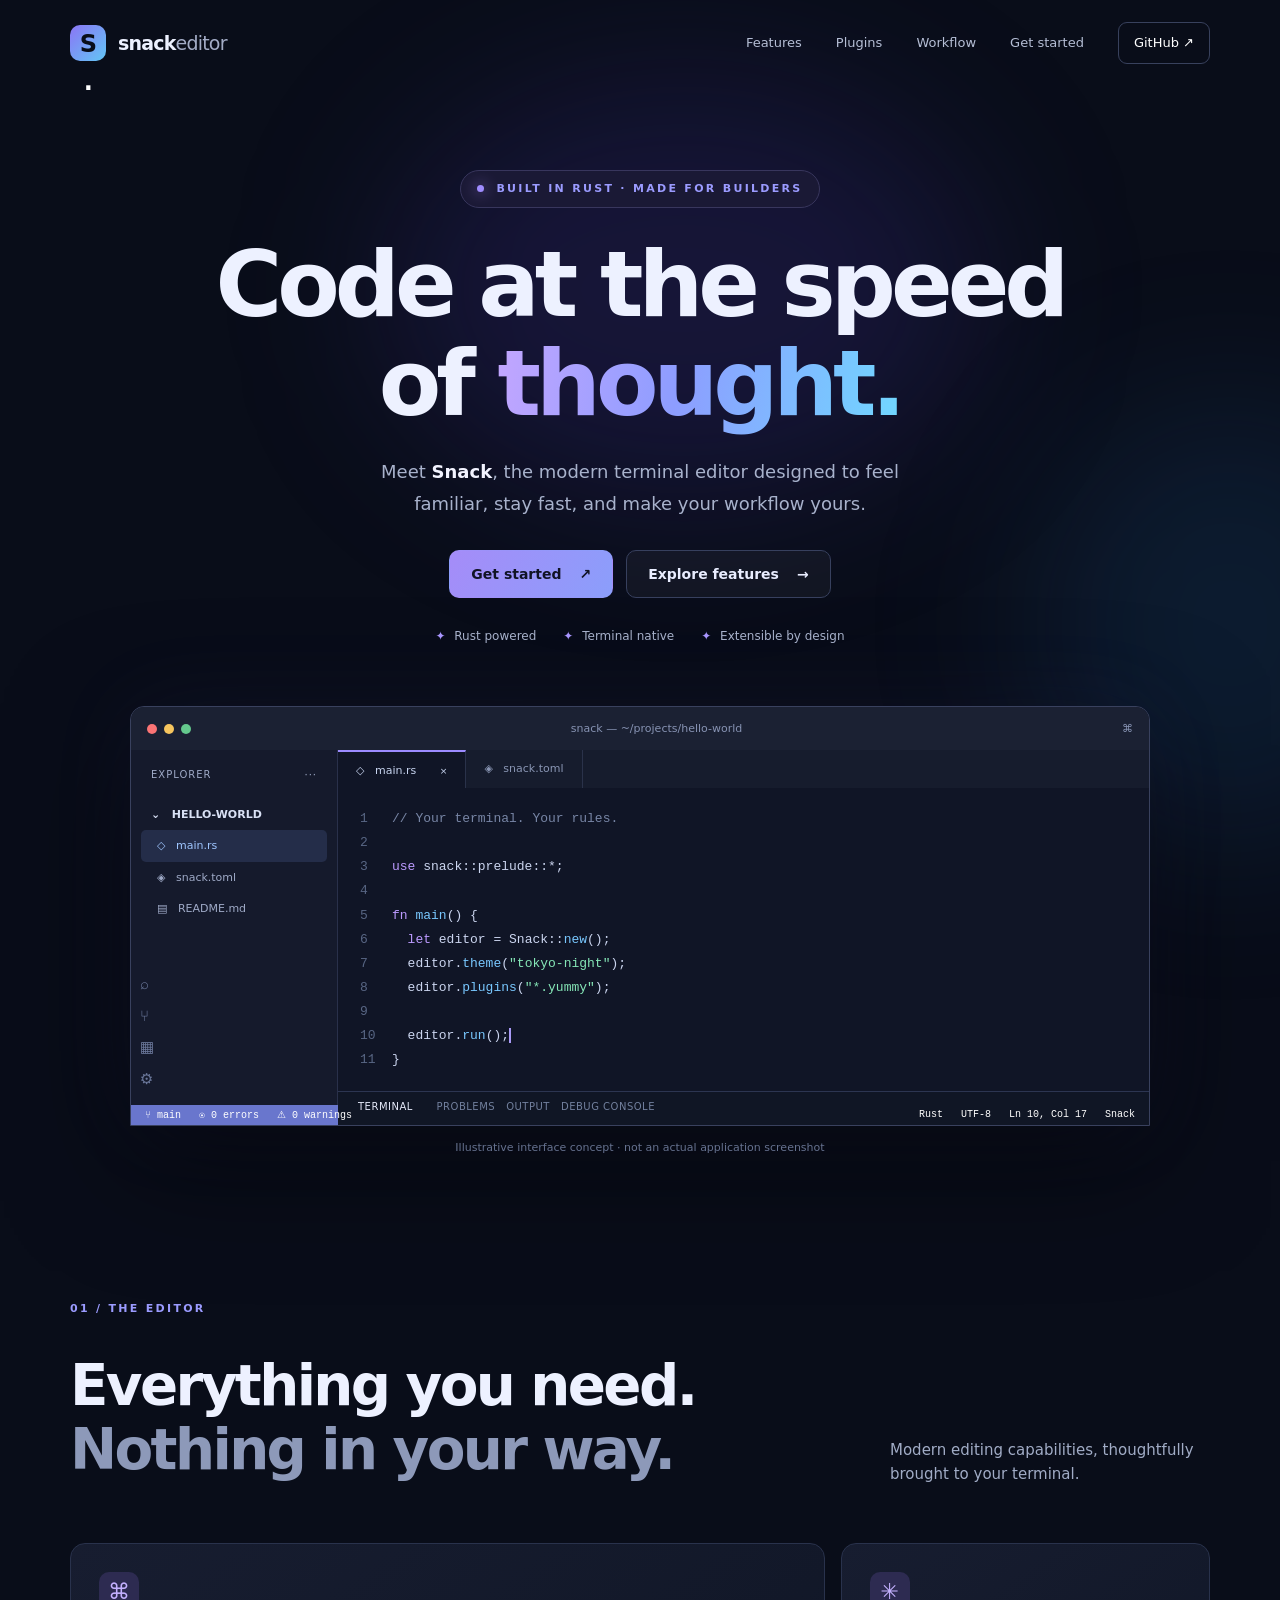
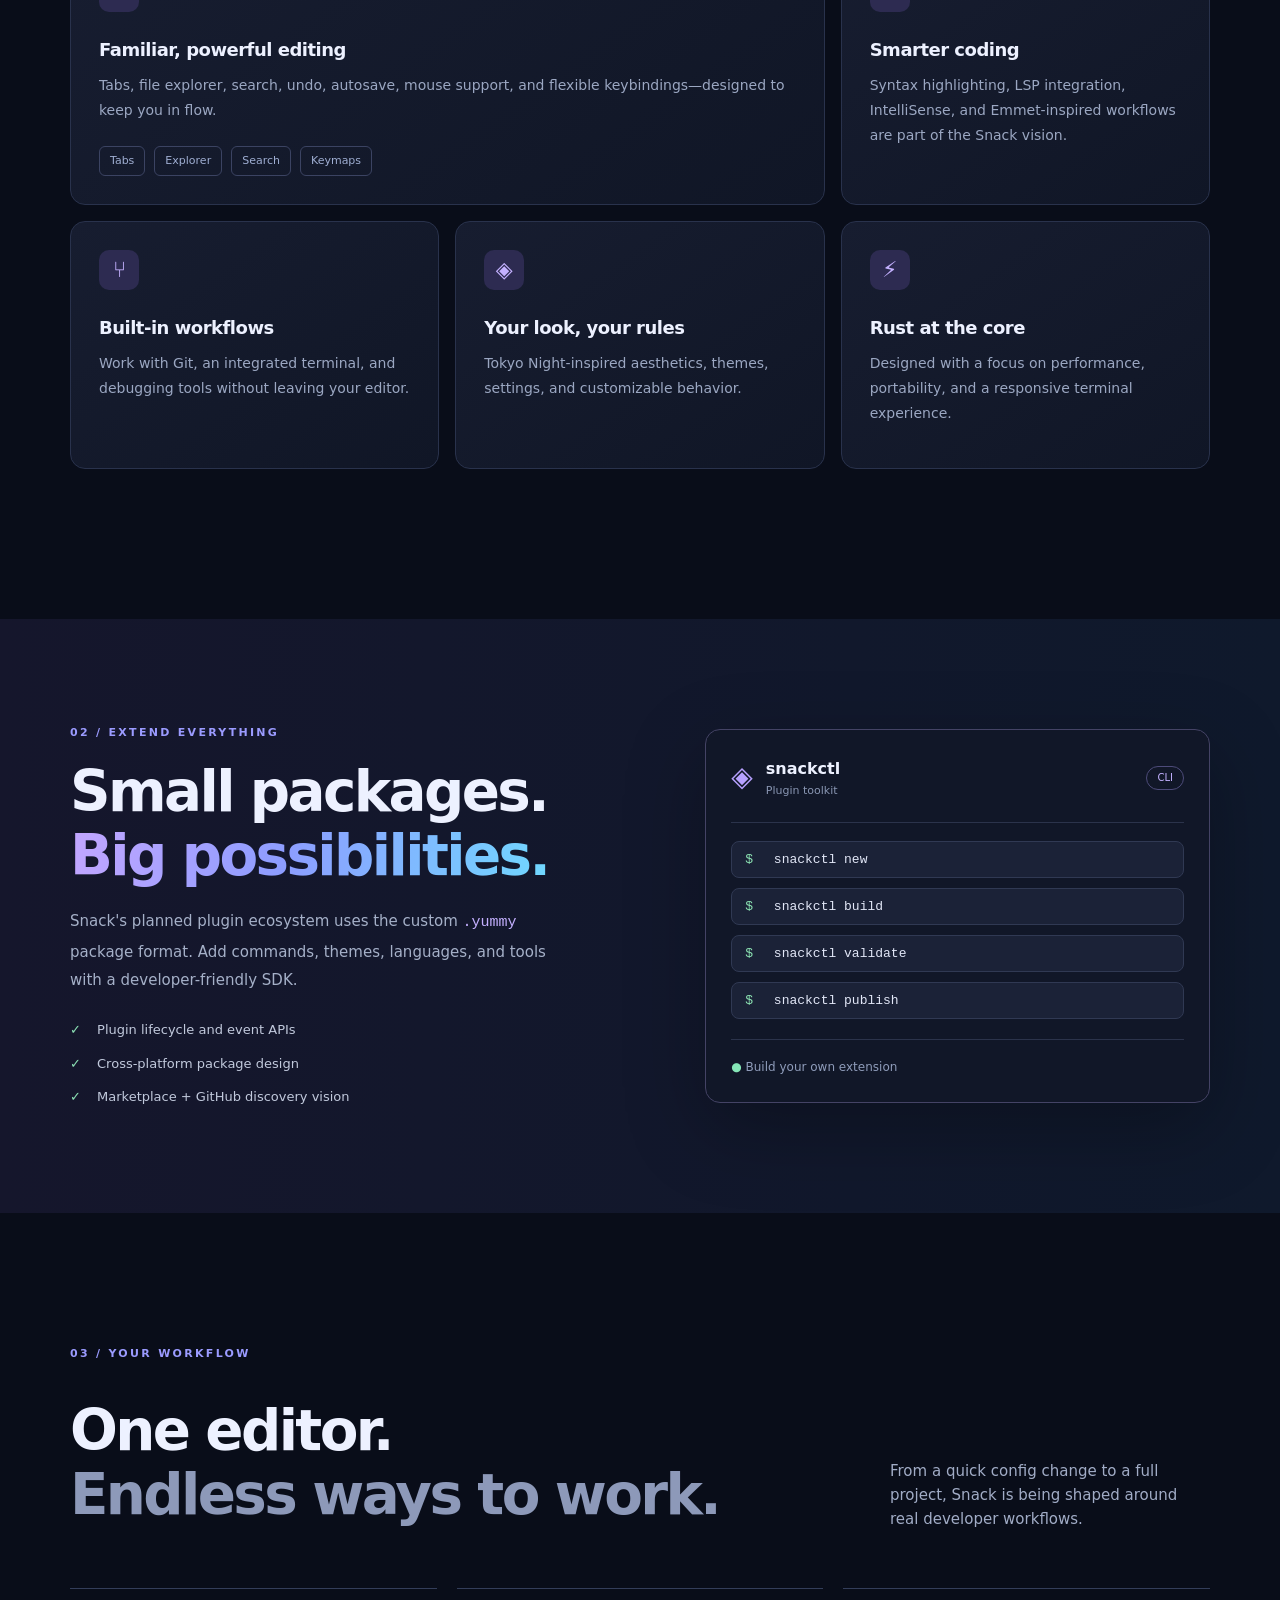
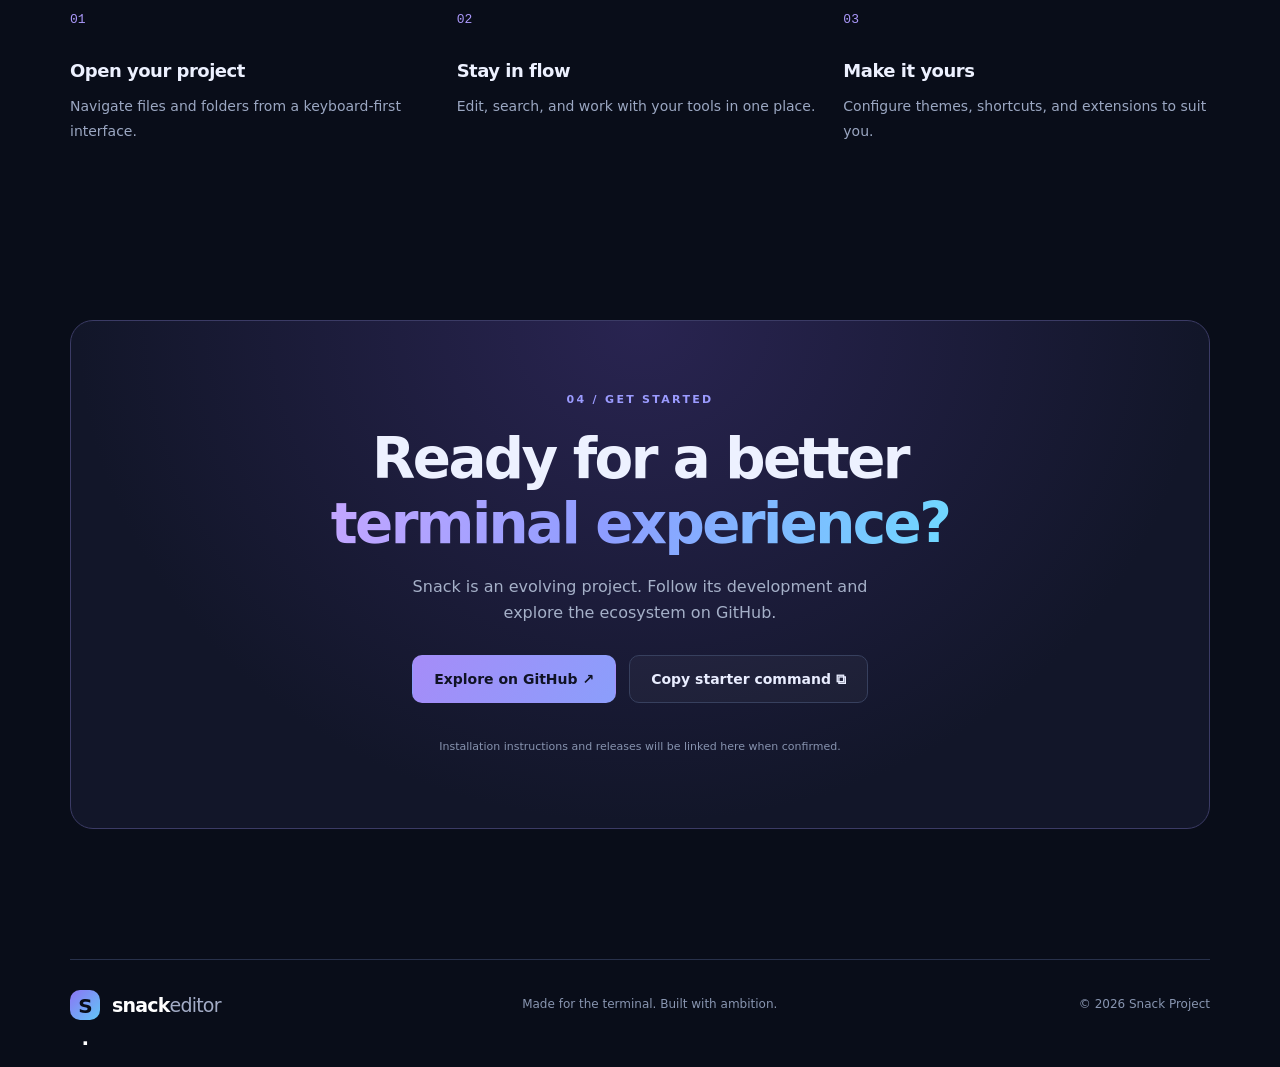
==== docs/index.html @ e03c12c4 "fix: correct GitHub Pages directory" ====
<!doctype html>
<html lang="en">
<head>
<meta charset="utf-8"><meta name="viewport" content="width=device-width, initial-scale=1">
<meta name="theme-color" content="#0b1020"><meta name="description" content="Snack is a modern Rust-powered terminal editor with a powerful plugin ecosystem.">
<title>Snack — Make the terminal yours.</title>
<link rel="icon" href="favicon.svg" type="image/svg+xml"><link rel="stylesheet" href="style.css">
</head>
<body>
<div class="ambient ambient-a"></div><div class="ambient ambient-b"></div>
<header class="nav wrap"><a class="brand" href="#home"><span class="logo">S<span class="dot">.</span></span><span>snack<span class="muted">editor</span></span></a><button class="menu" aria-label="Toggle navigation" aria-expanded="false">☰</button><nav id="navlinks"><a href="#features">Features</a><a href="#plugins">Plugins</a><a href="#workflow">Workflow</a><a href="#install">Get started</a><a class="nav-github" href="https://github.com/criteric" target="_blank" rel="noopener noreferrer">GitHub ↗</a></nav></header>
<main id="home">
<section class="hero wrap"><div class="eyebrow"><span class="pulse"></span> BUILT IN RUST · MADE FOR BUILDERS</div><h1>Code at the speed<br>of <span class="gradient">thought.</span></h1><p class="lede">Meet <strong>Snack</strong>, the modern terminal editor designed to feel familiar, stay fast, and make your workflow yours.</p><div class="hero-actions"><a class="btn primary" href="#install">Get started <span>↗</span></a><a class="btn ghost" href="#features">Explore features <span>→</span></a></div><div class="hero-meta"><span><i>✦</i> Rust powered</span><span><i>✦</i> Terminal native</span><span><i>✦</i> Extensible by design</span></div>
<div class="editor"><div class="editor-top"><div class="traffic"><b></b><b></b><b></b></div><div class="editor-title">snack — ~/projects/hello-world</div><div class="editor-top-right">⌘</div></div><div class="editor-main"><aside class="sidebar"><div class="side-heading">EXPLORER <span>···</span></div><div class="folder">⌄ &nbsp; HELLO-WORLD</div><div class="file active">◇ &nbsp; main.rs</div><div class="file">◈ &nbsp; snack.toml</div><div class="file">▤ &nbsp; README.md</div><div class="side-bottom">⌕<br>⑂<br>▦<br>⚙</div></aside><div class="code-area"><div class="tabs"><span>◇ &nbsp; main.rs <small>×</small></span><span>◈ &nbsp; snack.toml</span></div><div class="code"><div><em>1</em><span class="comment">// Your terminal. Your rules.</span></div><div><em>2</em></div><div><em>3</em><span class="purple">use</span> snack::prelude::*;</div><div><em>4</em></div><div><em>5</em><span class="purple">fn</span> <span class="blue">main</span>() {</div><div><em>6</em>&nbsp;&nbsp;<span class="purple">let</span> editor = Snack::<span class="blue">new</span>();</div><div><em>7</em>&nbsp;&nbsp;editor.<span class="blue">theme</span>(<span class="green">"tokyo-night"</span>);</div><div><em>8</em>&nbsp;&nbsp;editor.<span class="blue">plugins</span>(<span class="green">"*.yummy"</span>);</div><div><em>9</em></div><div><em>10</em>&nbsp;&nbsp;editor.<span class="blue">run</span>();<span class="caret"></span></div><div><em>11</em>}</div></div><div class="terminal"><div class="terminal-heading">TERMINAL <span>PROBLEMS &nbsp; OUTPUT &nbsp; DEBUG CONSOLE</span></div><div><span class="green">➜</span> <span class="blue">~</span> snack --version</div><div class="terminal-response">Snack Terminal Editor · ready to create <span class="green">✓</span></div></div></div></div><div class="status"><span>⑂ main &nbsp; ◉ 0 errors &nbsp; ⚠ 0 warnings</span><span>Rust &nbsp; UTF-8 &nbsp; Ln 10, Col 17 &nbsp; Snack</span></div></div><p class="mock-note">Illustrative interface concept · not an actual application screenshot</p></section>
<section id="features" class="section wrap"><div class="section-label">01 / THE EDITOR</div><div class="section-head"><h2>Everything you need.<br><span class="soft">Nothing in your way.</span></h2><p>Modern editing capabilities, thoughtfully brought to your terminal.</p></div><div class="feature-grid"><article class="feature wide"><span class="feature-icon">⌘</span><h3>Familiar, powerful editing</h3><p>Tabs, file explorer, search, undo, autosave, mouse support, and flexible keybindings—designed to keep you in flow.</p><div class="mini-tags"><span>Tabs</span><span>Explorer</span><span>Search</span><span>Keymaps</span></div></article><article class="feature"><span class="feature-icon">✳</span><h3>Smarter coding</h3><p>Syntax highlighting, LSP integration, IntelliSense, and Emmet-inspired workflows are part of the Snack vision.</p></article><article class="feature"><span class="feature-icon">⑂</span><h3>Built-in workflows</h3><p>Work with Git, an integrated terminal, and debugging tools without leaving your editor.</p></article><article class="feature"><span class="feature-icon">◈</span><h3>Your look, your rules</h3><p>Tokyo Night-inspired aesthetics, themes, settings, and customizable behavior.</p></article><article class="feature"><span class="feature-icon">⚡</span><h3>Rust at the core</h3><p>Designed with a focus on performance, portability, and a responsive terminal experience.</p></article></div></section>
<section id="plugins" class="section plugin-section"><div class="wrap plugin-layout"><div><div class="section-label">02 / EXTEND EVERYTHING</div><h2>Small packages.<br><span class="gradient">Big possibilities.</span></h2><p>Snack's planned plugin ecosystem uses the custom <code>.yummy</code> package format. Add commands, themes, languages, and tools with a developer-friendly SDK.</p><div class="plugin-points"><div><span>✓</span> Plugin lifecycle and event APIs</div><div><span>✓</span> Cross-platform package design</div><div><span>✓</span> Marketplace + GitHub discovery vision</div></div></div><div class="plugin-card"><div class="plugin-header"><span>◈</span><div><strong>snackctl</strong><small>Plugin toolkit</small></div><span class="pill">CLI</span></div><div class="cmd"><span>$</span> snackctl new</div><div class="cmd"><span>$</span> snackctl build</div><div class="cmd"><span>$</span> snackctl validate</div><div class="cmd"><span>$</span> snackctl publish</div><div class="plugin-footer"><span class="green">●</span> Build your own extension</div></div></div></section>
<section id="workflow" class="section wrap"><div class="section-label">03 / YOUR WORKFLOW</div><div class="section-head"><h2>One editor.<br><span class="soft">Endless ways to work.</span></h2><p>From a quick config change to a full project, Snack is being shaped around real developer workflows.</p></div><div class="steps"><div><span class="step-num">01</span><h3>Open your project</h3><p>Navigate files and folders from a keyboard-first interface.</p></div><div><span class="step-num">02</span><h3>Stay in flow</h3><p>Edit, search, and work with your tools in one place.</p></div><div><span class="step-num">03</span><h3>Make it yours</h3><p>Configure themes, shortcuts, and extensions to suit you.</p></div></div></section>
<section id="install" class="section wrap"><div class="cta"><div class="section-label">04 / GET STARTED</div><h2>Ready for a better<br><span class="gradient">terminal experience?</span></h2><p>Snack is an evolving project. Follow its development and explore the ecosystem on GitHub.</p><div class="hero-actions"><a class="btn primary" href="https://github.com/criteric" target="_blank" rel="noopener noreferrer">Explore on GitHub ↗</a><button class="btn ghost copy" data-copy="snack --help">Copy starter command ⧉</button></div><small>Installation instructions and releases will be linked here when confirmed.</small></div></section>
</main><footer class="wrap footer"><div class="brand"><span class="logo">S<span class="dot">.</span></span><span>snack<span class="muted">editor</span></span></div><p>Made for the terminal. Built with ambition.</p><span>© <span id="year">2026</span> Snack Project</span></footer><div class="toast" role="status" aria-live="polite">Copied to clipboard</div><script src="script.js"></script></body></html>
---- docs/style.css ----
:root{color-scheme:dark;--bg:#090d19;--surface:#111729;--border:#29314b;--text:#edf1ff;--muted:#9ba6c4;--violet:#a78bfa;--blue:#75baff;--green:#7de3b0}*{box-sizing:border-box}html{scroll-behavior:smooth}body{margin:0;background:var(--bg);color:var(--text);font-family:Inter,ui-sans-serif,system-ui,-apple-system,BlinkMacSystemFont,"Segoe UI",sans-serif;line-height:1.6;overflow-x:hidden}a{color:inherit;text-decoration:none}button{font:inherit;cursor:pointer}.wrap{width:min(1140px,calc(100% - 44px));margin:auto}.ambient{position:absolute;z-index:-1;pointer-events:none;filter:blur(80px);border-radius:50%}.ambient-a{top:80px;left:30%;width:600px;height:420px;background:#4936aa36}.ambient-b{top:400px;right:-150px;width:400px;height:450px;background:#216eae26}.nav{height:86px;display:flex;align-items:center;justify-content:space-between}.brand{display:flex;align-items:center;gap:12px;font-weight:800;font-size:19px;letter-spacing:-.8px}.logo{width:36px;height:36px;display:grid;place-items:center;background:linear-gradient(135deg,#8b75f5,#62c6f5);border-radius:10px;color:#090d19;font-weight:900;font-size:24px}.dot{color:#fff}.muted{color:#a3acc6;font-weight:500}.nav nav{display:flex;align-items:center;gap:34px;font-size:13px;color:#b5bed5}.nav nav a:hover{color:#fff}.nav-github{padding:10px 15px;border:1px solid #38415d;border-radius:9px;color:#fff}.menu{display:none;background:none;border:0;color:white;font-size:24px}.hero{padding-top:84px;text-align:center}.eyebrow,.section-label{font-size:11px;letter-spacing:2.3px;font-weight:800;color:#9b9bff}.eyebrow{display:inline-flex;gap:12px;align-items:center;border:1px solid #38365d;background:#1a1935;padding:9px 16px;border-radius:100px}.pulse{width:7px;height:7px;border-radius:50%;background:#9f8cff;box-shadow:0 0 15px #ad8bff}h1,h2,h3,p{margin-top:0}h1{font-size:clamp(50px,7.3vw,91px);line-height:1.09;letter-spacing:-5px;margin:27px 0 23px;font-weight:850}.gradient{background:linear-gradient(100deg,#c3a6ff,#8d9dff 45%,#70d8ff);-webkit-background-clip:text;background-clip:text;color:transparent}.lede{font-size:18px;max-width:590px;margin:0 auto;color:#a8b2cc;line-height:1.8}.lede strong{color:#f2f3ff}.hero-actions{display:flex;justify-content:center;gap:13px;margin:29px 0}.btn{border:1px solid #37405e;border-radius:10px;padding:12px 21px;font-weight:750;font-size:14px;display:inline-flex;align-items:center;gap:18px;transition:transform .2s,background .2s}.btn:hover{transform:translateY(-2px)}.primary{background:linear-gradient(120deg,#a58cf8,#8b9efb);border-color:transparent;color:#101325}.ghost{background:#ffffff09;color:#e9edff}.hero-meta{display:flex;justify-content:center;gap:27px;color:#a7b1ca;font-size:12px;margin:25px 0 60px}.hero-meta i{font-style:normal;color:#a996ff;margin-right:5px}.editor{text-align:left;max-width:1020px;margin:auto;border:1px solid #39415e;border-radius:14px 14px 0 0;background:#101526;box-shadow:0 35px 120px #0008,0 0 90px #7773ff13;overflow:hidden}.editor-top{height:43px;background:#1b2133;display:flex;align-items:center;justify-content:space-between;padding:0 16px;color:#8793b3;font-size:11px}.traffic{display:flex;gap:7px}.traffic b{width:10px;height:10px;border-radius:50%;background:#fb7475}.traffic b:nth-child(2){background:#f6c55e}.traffic b:nth-child(3){background:#64c98d}.editor-main{display:flex;height:355px}.sidebar{width:207px;background:#151a2c;border-right:1px solid #29304a;padding:17px 10px;position:relative;color:#9faac7;font-size:11px;flex-shrink:0}.side-heading{font-size:10px;letter-spacing:1px;display:flex;justify-content:space-between;padding:0 10px 17px}.folder{color:#d9e1f5;padding:6px 10px;font-weight:700}.file{padding:7px 16px}.file.active{background:#242d49;color:#9fc6ff;border-radius:5px}.side-bottom{position:absolute;left:9px;bottom:10px;line-height:2.1;color:#6b789b;font-size:15px}.code-area{flex:1;min-width:0;display:flex;flex-direction:column}.tabs{height:38px;display:flex;align-items:stretch;background:#161c2d;font-size:11px;color:#8995b3}.tabs span{padding:10px 18px;border-right:1px solid #2a324a}.tabs span:first-child{background:#101526;border-top:2px solid #9c8bff;color:#c8d5f0}.tabs small{margin-left:20px}.code{padding:19px 22px;font:13px/1.85 ui-monospace,SFMono-Regular,Consolas,monospace;flex:1;white-space:pre;color:#cbd5ef}.code em{font-style:normal;display:inline-block;width:32px;color:#586684;user-select:none}.purple{color:#bc9bff}.blue{color:#79c8ff}.green{color:#85e6b7}.comment{color:#7886a6}.caret{display:inline-block;background:#a99af6;width:2px;height:15px;vertical-align:middle;animation:blink 1.1s steps(1) infinite}@keyframes blink{50%{opacity:0}}.terminal{border-top:1px solid #2c3551;padding:9px 20px 12px;font:11px/1.8 ui-monospace,monospace;color:#c5cde0;background:#101625}.terminal-heading{font:10px ui-sans-serif,system-ui;letter-spacing:.5px;color:#e6eafa;margin-bottom:12px}.terminal-heading span{color:#72809e;margin-left:20px}.terminal-response{color:#8897b4}.status{background:#6976cd;color:#fff;display:flex;justify-content:space-between;padding:4px 14px;font:10px ui-monospace,monospace}.mock-note{color:#66728f;font-size:11px;margin-top:13px}.section{padding:132px 0 30px;scroll-margin-top:30px}.section-head{display:flex;justify-content:space-between;align-items:end;gap:25px;margin:18px 0 42px}.section-head p{max-width:320px;color:#a1acc6;font-size:15px}h2{font-size:clamp(34px,4.4vw,57px);line-height:1.15;letter-spacing:-2.6px;margin:18px 0}.soft{color:#8d99b9}.feature-grid{display:grid;grid-template-columns:repeat(3,1fr);gap:16px}.feature{min-height:240px;padding:28px;border:1px solid #29324c;border-radius:15px;background:linear-gradient(145deg,#171d30,#101626);transition:border-color .2s,transform .2s}.feature:hover{border-color:#8173ca;transform:translateY(-3px)}.feature.wide{grid-column:span 2}.feature-icon{display:grid;place-items:center;width:40px;height:40px;border-radius:10px;background:#2d2b51;color:#c4b1ff;font-size:22px;margin-bottom:24px}.feature h3,.steps h3{font-size:18px;letter-spacing:-.5px;margin-bottom:8px}.feature p,.steps p{color:#9ba7c2;font-size:14px;line-height:1.8}.mini-tags{display:flex;gap:9px;flex-wrap:wrap;margin-top:23px}.mini-tags span{border:1px solid #3b4362;border-radius:6px;color:#9faed2;padding:5px 10px;font-size:11px}.plugin-section{background:linear-gradient(90deg,#15162c,#0f192c);margin-top:120px;padding:105px 0}.plugin-layout{display:grid;grid-template-columns:1.1fr 1fr;align-items:center;gap:80px}.plugin-layout p{color:#a5b0c8;max-width:510px;font-size:15px;line-height:1.9}.plugin-layout code{color:#c4b0ff}.plugin-points{display:grid;gap:13px;margin-top:25px;color:#c1c9dc;font-size:13px}.plugin-points span{color:#8be0b4;margin-right:12px}.plugin-card{border:1px solid #444365;border-radius:15px;background:#111728;padding:25px;box-shadow:0 25px 80px #0004}.plugin-header{display:flex;gap:13px;align-items:center;border-bottom:1px solid #2b334b;padding-bottom:22px;margin-bottom:18px}.plugin-header>span:first-child{font-size:28px;color:#b7a1ff}.plugin-header div{display:flex;flex-direction:column;flex:1}.plugin-header small{font-size:11px;color:#8996b2}.pill{border:1px solid #4d4b7a;color:#c3b1ff;padding:3px 10px;border-radius:30px;font-size:10px}.cmd{padding:10px 13px;background:#1b2237;border:1px solid #303953;border-radius:8px;margin:10px 0;font:13px ui-monospace,monospace;color:#e2e7f7}.cmd span{color:#8de4b4;margin-right:13px}.plugin-footer{border-top:1px solid #2b334b;padding-top:18px;margin-top:20px;color:#8f9cba;font-size:12px}.steps{display:grid;grid-template-columns:repeat(3,1fr);gap:20px}.steps>div{border-top:1px solid #333d59;padding-top:23px}.step-num{color:#ab98fb;font:13px ui-monospace,monospace;display:block;margin-bottom:30px}.cta{text-align:center;border:1px solid #3b3b65;background:radial-gradient(ellipse at top,#292451,#121629 70%);border-radius:23px;padding:70px 20px}.cta p{color:#a5b0c8;max-width:500px;margin:auto}.cta small{color:#8793af;font-size:11px}.footer{display:flex;align-items:center;justify-content:space-between;gap:20px;border-top:1px solid #28314b;margin-top:100px;padding:30px 0 50px;color:#8895b0;font-size:12px}.footer .brand{color:#fff}.footer .logo{width:30px;height:30px;font-size:20px}.footer p{margin:0}.toast{position:fixed;bottom:25px;left:50%;transform:translate(-50%,20px);opacity:0;pointer-events:none;background:#2d3755;color:#fff;padding:11px 18px;border-radius:10px;transition:.2s;font-size:13px}.toast.show{transform:translate(-50%,0);opacity:1}@media(max-width:750px){.nav{height:70px}.menu{display:block}.nav nav{display:none;position:absolute;top:68px;left:20px;right:20px;background:#171d30;border:1px solid #38415d;border-radius:12px;padding:20px;z-index:10;flex-direction:column;gap:20px}.nav nav.open{display:flex}.hero{padding-top:54px}h1{letter-spacing:-2.5px}.lede{font-size:15px}.hero-meta{gap:10px;flex-wrap:wrap;font-size:10px}.sidebar{display:none}.editor-main{height:335px}.code{font-size:11px;padding:15px 8px}.terminal-heading span{display:none}.status{font-size:8px}.status span:last-child{display:none}.section{padding-top:90px}.section-head{display:block}.feature-grid{grid-template-columns:1fr}.feature.wide{grid-column:auto}.feature{min-height:auto}.plugin-section{margin-top:80px;padding:70px 0}.plugin-layout{grid-template-columns:1fr;gap:35px}.steps{grid-template-columns:1fr}.footer{flex-direction:column;text-align:center}.cta{padding:50px 15px}.hero-actions{flex-wrap:wrap}}@media(prefers-reduced-motion:reduce){html{scroll-behavior:auto}*,*:before,*:after{animation:none!important;transition:none!important}}
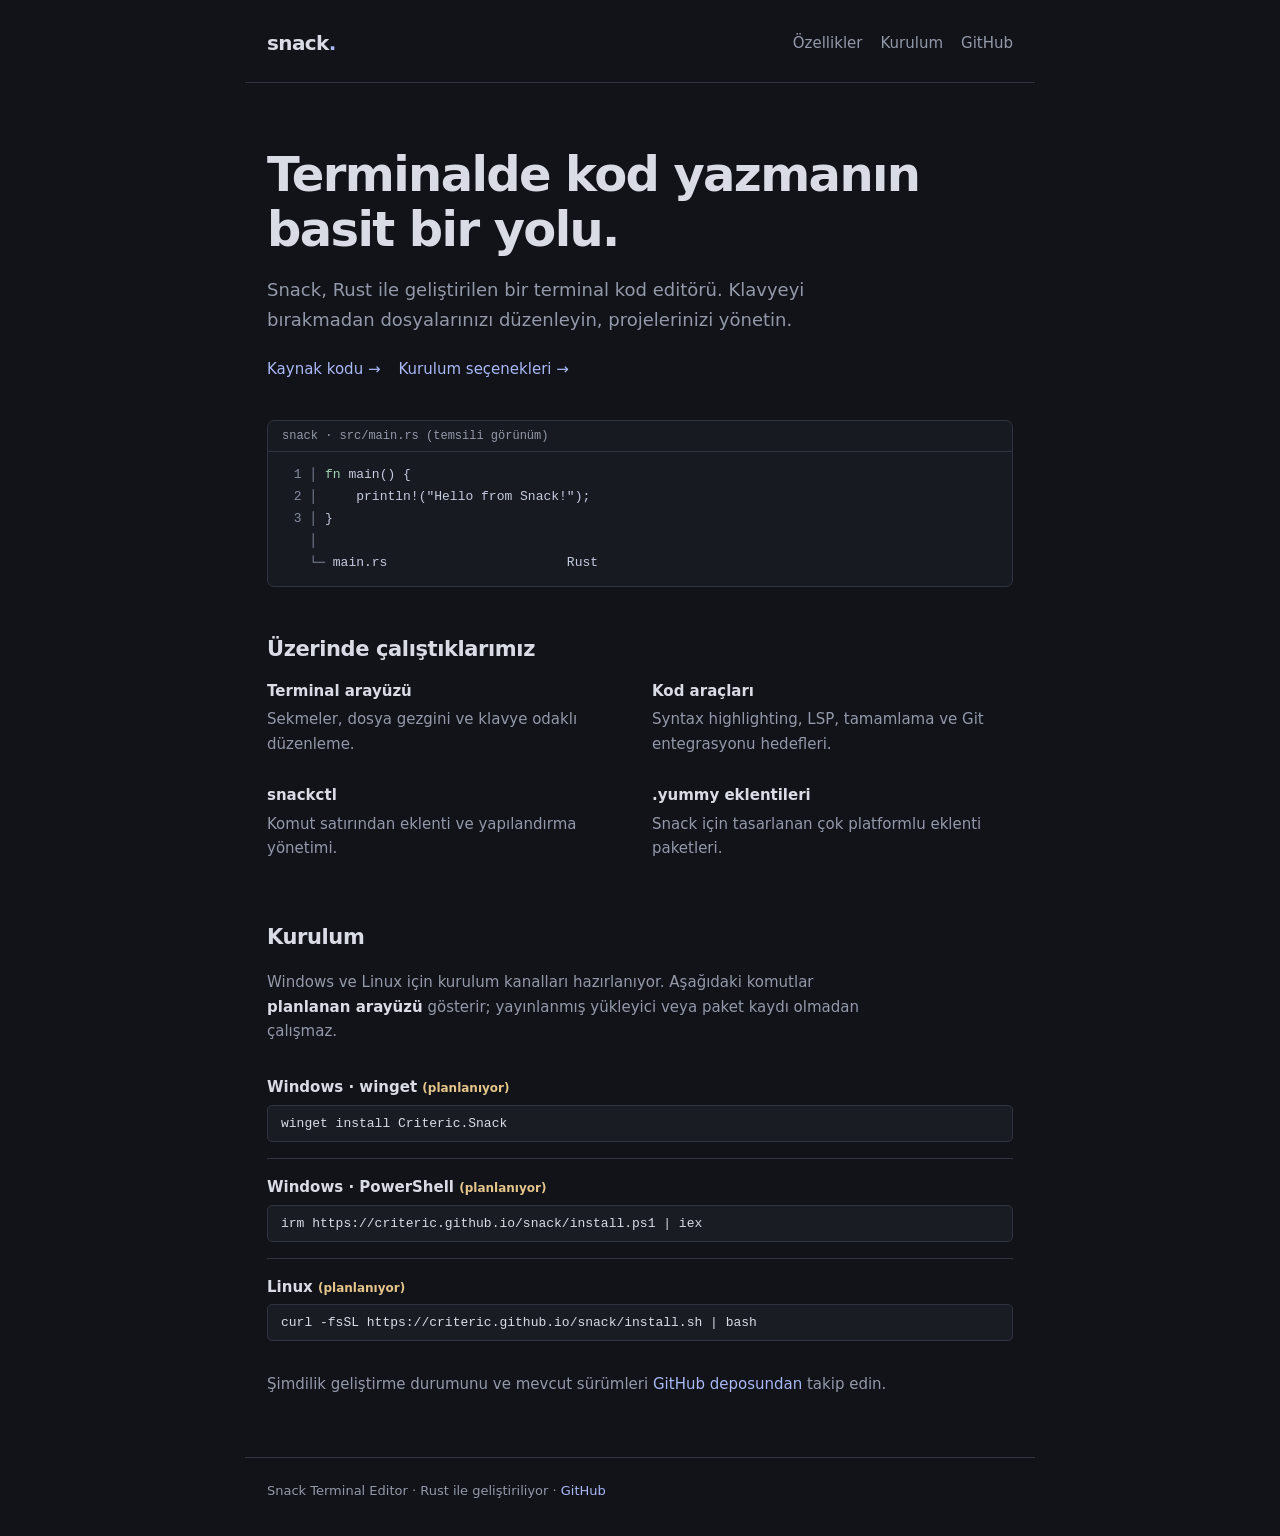
==== commit 4ccb785f: "Redesign Snack website" ====
--- a/docs/index.html
+++ b/docs/index.html
@@ -1,19 +1,25 @@
 <!doctype html>
-<html lang="en">
+<html lang="tr">
 <head>
 <meta charset="utf-8"><meta name="viewport" content="width=device-width, initial-scale=1">
-<meta name="theme-color" content="#0b1020"><meta name="description" content="Snack is a modern Rust-powered terminal editor with a powerful plugin ecosystem.">
-<title>Snack — Make the terminal yours.</title>
-<link rel="icon" href="favicon.svg" type="image/svg+xml"><link rel="stylesheet" href="style.css">
+<title>Snack — Terminal Editor</title>
+<meta name="description" content="Snack: Rust ile geliştirilen terminal kod editörü.">
+<style>
+:root{color-scheme:dark;--bg:#111318;--fg:#d9dce5;--muted:#9399a9;--line:#303440;--link:#a9b8f7}*{box-sizing:border-box}body{margin:0;background:var(--bg);color:var(--fg);font:15px/1.65 system-ui,-apple-system,Segoe UI,sans-serif}main,header,footer{max-width:790px;margin:auto;padding:0 22px}header{padding-top:27px;padding-bottom:22px;border-bottom:1px solid var(--line);display:flex;justify-content:space-between;align-items:center}.logo{font-size:20px;font-weight:750;letter-spacing:-.6px}nav{display:flex;gap:18px}a{color:var(--link);text-decoration:none}a:hover{text-decoration:underline}nav a{color:var(--muted)}h1{font-size:clamp(32px,7vw,48px);letter-spacing:-1.6px;line-height:1.15;margin:64px 0 16px}h2{font-size:21px;letter-spacing:-.4px;margin:45px 0 12px}p{color:var(--muted);max-width:630px}strong{color:var(--fg)}.lead{font-size:18px}.links{display:flex;gap:18px;margin:22px 0 38px}.terminal{border:1px solid var(--line);border-radius:7px;overflow:hidden;background:#171a21}.bar{border-bottom:1px solid var(--line);padding:8px 14px;color:var(--muted);font:12px ui-monospace,monospace}.terminal pre{overflow:auto;padding:12px 18px;font:13px/1.7 ui-monospace,SFMono-Regular,Consolas,monospace;margin:0;color:#c6cce0}.dim{color:#858da1}.accent{color:#a4d4b5}.features{display:grid;grid-template-columns:1fr 1fr;gap:12px 24px}.features p{margin:4px 0 14px}.install{border-top:1px solid var(--line);padding:16px 0}.install:first-of-type{border-top:0}.install h3{font-size:15px;margin:0 0 5px}.cmd{padding:10px 13px;border:1px solid var(--line);background:#191c23;border-radius:5px;overflow:auto;font:13px ui-monospace,monospace;white-space:nowrap}.tag{font-size:12px;color:#e6c58b}footer{border-top:1px solid var(--line);margin-top:60px;padding-top:22px;padding-bottom:35px;color:var(--muted);font-size:13px}@media(max-width:560px){.features{grid-template-columns:1fr}nav{gap:10px}h1{margin-top:42px}}
+</style>
 </head>
 <body>
-<div class="ambient ambient-a"></div><div class="ambient ambient-b"></div>
-<header class="nav wrap"><a class="brand" href="#home"><span class="logo">S<span class="dot">.</span></span><span>snack<span class="muted">editor</span></span></a><button class="menu" aria-label="Toggle navigation" aria-expanded="false">☰</button><nav id="navlinks"><a href="#features">Features</a><a href="#plugins">Plugins</a><a href="#workflow">Workflow</a><a href="#install">Get started</a><a class="nav-github" href="https://github.com/criteric" target="_blank" rel="noopener noreferrer">GitHub ↗</a></nav></header>
-<main id="home">
-<section class="hero wrap"><div class="eyebrow"><span class="pulse"></span> BUILT IN RUST · MADE FOR BUILDERS</div><h1>Code at the speed<br>of <span class="gradient">thought.</span></h1><p class="lede">Meet <strong>Snack</strong>, the modern terminal editor designed to feel familiar, stay fast, and make your workflow yours.</p><div class="hero-actions"><a class="btn primary" href="#install">Get started <span>↗</span></a><a class="btn ghost" href="#features">Explore features <span>→</span></a></div><div class="hero-meta"><span><i>✦</i> Rust powered</span><span><i>✦</i> Terminal native</span><span><i>✦</i> Extensible by design</span></div>
-<div class="editor"><div class="editor-top"><div class="traffic"><b></b><b></b><b></b></div><div class="editor-title">snack — ~/projects/hello-world</div><div class="editor-top-right">⌘</div></div><div class="editor-main"><aside class="sidebar"><div class="side-heading">EXPLORER <span>···</span></div><div class="folder">⌄ &nbsp; HELLO-WORLD</div><div class="file active">◇ &nbsp; main.rs</div><div class="file">◈ &nbsp; snack.toml</div><div class="file">▤ &nbsp; README.md</div><div class="side-bottom">⌕<br>⑂<br>▦<br>⚙</div></aside><div class="code-area"><div class="tabs"><span>◇ &nbsp; main.rs <small>×</small></span><span>◈ &nbsp; snack.toml</span></div><div class="code"><div><em>1</em><span class="comment">// Your terminal. Your rules.</span></div><div><em>2</em></div><div><em>3</em><span class="purple">use</span> snack::prelude::*;</div><div><em>4</em></div><div><em>5</em><span class="purple">fn</span> <span class="blue">main</span>() {</div><div><em>6</em>&nbsp;&nbsp;<span class="purple">let</span> editor = Snack::<span class="blue">new</span>();</div><div><em>7</em>&nbsp;&nbsp;editor.<span class="blue">theme</span>(<span class="green">"tokyo-night"</span>);</div><div><em>8</em>&nbsp;&nbsp;editor.<span class="blue">plugins</span>(<span class="green">"*.yummy"</span>);</div><div><em>9</em></div><div><em>10</em>&nbsp;&nbsp;editor.<span class="blue">run</span>();<span class="caret"></span></div><div><em>11</em>}</div></div><div class="terminal"><div class="terminal-heading">TERMINAL <span>PROBLEMS &nbsp; OUTPUT &nbsp; DEBUG CONSOLE</span></div><div><span class="green">➜</span> <span class="blue">~</span> snack --version</div><div class="terminal-response">Snack Terminal Editor · ready to create <span class="green">✓</span></div></div></div></div><div class="status"><span>⑂ main &nbsp; ◉ 0 errors &nbsp; ⚠ 0 warnings</span><span>Rust &nbsp; UTF-8 &nbsp; Ln 10, Col 17 &nbsp; Snack</span></div></div><p class="mock-note">Illustrative interface concept · not an actual application screenshot</p></section>
-<section id="features" class="section wrap"><div class="section-label">01 / THE EDITOR</div><div class="section-head"><h2>Everything you need.<br><span class="soft">Nothing in your way.</span></h2><p>Modern editing capabilities, thoughtfully brought to your terminal.</p></div><div class="feature-grid"><article class="feature wide"><span class="feature-icon">⌘</span><h3>Familiar, powerful editing</h3><p>Tabs, file explorer, search, undo, autosave, mouse support, and flexible keybindings—designed to keep you in flow.</p><div class="mini-tags"><span>Tabs</span><span>Explorer</span><span>Search</span><span>Keymaps</span></div></article><article class="feature"><span class="feature-icon">✳</span><h3>Smarter coding</h3><p>Syntax highlighting, LSP integration, IntelliSense, and Emmet-inspired workflows are part of the Snack vision.</p></article><article class="feature"><span class="feature-icon">⑂</span><h3>Built-in workflows</h3><p>Work with Git, an integrated terminal, and debugging tools without leaving your editor.</p></article><article class="feature"><span class="feature-icon">◈</span><h3>Your look, your rules</h3><p>Tokyo Night-inspired aesthetics, themes, settings, and customizable behavior.</p></article><article class="feature"><span class="feature-icon">⚡</span><h3>Rust at the core</h3><p>Designed with a focus on performance, portability, and a responsive terminal experience.</p></article></div></section>
-<section id="plugins" class="section plugin-section"><div class="wrap plugin-layout"><div><div class="section-label">02 / EXTEND EVERYTHING</div><h2>Small packages.<br><span class="gradient">Big possibilities.</span></h2><p>Snack's planned plugin ecosystem uses the custom <code>.yummy</code> package format. Add commands, themes, languages, and tools with a developer-friendly SDK.</p><div class="plugin-points"><div><span>✓</span> Plugin lifecycle and event APIs</div><div><span>✓</span> Cross-platform package design</div><div><span>✓</span> Marketplace + GitHub discovery vision</div></div></div><div class="plugin-card"><div class="plugin-header"><span>◈</span><div><strong>snackctl</strong><small>Plugin toolkit</small></div><span class="pill">CLI</span></div><div class="cmd"><span>$</span> snackctl new</div><div class="cmd"><span>$</span> snackctl build</div><div class="cmd"><span>$</span> snackctl validate</div><div class="cmd"><span>$</span> snackctl publish</div><div class="plugin-footer"><span class="green">●</span> Build your own extension</div></div></div></section>
-<section id="workflow" class="section wrap"><div class="section-label">03 / YOUR WORKFLOW</div><div class="section-head"><h2>One editor.<br><span class="soft">Endless ways to work.</span></h2><p>From a quick config change to a full project, Snack is being shaped around real developer workflows.</p></div><div class="steps"><div><span class="step-num">01</span><h3>Open your project</h3><p>Navigate files and folders from a keyboard-first interface.</p></div><div><span class="step-num">02</span><h3>Stay in flow</h3><p>Edit, search, and work with your tools in one place.</p></div><div><span class="step-num">03</span><h3>Make it yours</h3><p>Configure themes, shortcuts, and extensions to suit you.</p></div></div></section>
-<section id="install" class="section wrap"><div class="cta"><div class="section-label">04 / GET STARTED</div><h2>Ready for a better<br><span class="gradient">terminal experience?</span></h2><p>Snack is an evolving project. Follow its development and explore the ecosystem on GitHub.</p><div class="hero-actions"><a class="btn primary" href="https://github.com/criteric" target="_blank" rel="noopener noreferrer">Explore on GitHub ↗</a><button class="btn ghost copy" data-copy="snack --help">Copy starter command ⧉</button></div><small>Installation instructions and releases will be linked here when confirmed.</small></div></section>
-</main><footer class="wrap footer"><div class="brand"><span class="logo">S<span class="dot">.</span></span><span>snack<span class="muted">editor</span></span></div><p>Made for the terminal. Built with ambition.</p><span>© <span id="year">2026</span> Snack Project</span></footer><div class="toast" role="status" aria-live="polite">Copied to clipboard</div><script src="script.js"></script></body></html>
+<header><div class="logo">snack<span style="color:#a9b8f7">.</span></div><nav><a href="#features">Özellikler</a><a href="#install">Kurulum</a><a href="https://github.com/criteric/snack">GitHub</a></nav></header>
+<main>
+<h1>Terminalde kod yazmanın<br>basit bir yolu.</h1>
+<p class="lead">Snack, Rust ile geliştirilen bir terminal kod editörü. Klavyeyi bırakmadan dosyalarınızı düzenleyin, projelerinizi yönetin.</p>
+<div class="links"><a href="https://github.com/criteric/snack">Kaynak kodu →</a><a href="#install">Kurulum seçenekleri →</a></div>
+<div class="terminal" aria-label="Temsili Snack terminal arayüzü"><div class="bar">snack · src/main.rs (temsili görünüm)</div><pre><span class="dim"> 1 │</span> <span class="accent">fn</span> main() {
+<span class="dim"> 2 │</span>     println!("Hello from Snack!");
+<span class="dim"> 3 │</span> }
+<span class="dim">   │</span>
+<span class="dim">   └─</span> main.rs                       Rust</pre></div>
+<section id="features"><h2>Üzerinde çalıştıklarımız</h2><div class="features"><div><strong>Terminal arayüzü</strong><p>Sekmeler, dosya gezgini ve klavye odaklı düzenleme.</p></div><div><strong>Kod araçları</strong><p>Syntax highlighting, LSP, tamamlama ve Git entegrasyonu hedefleri.</p></div><div><strong>snackctl</strong><p>Komut satırından eklenti ve yapılandırma yönetimi.</p></div><div><strong>.yummy eklentileri</strong><p>Snack için tasarlanan çok platformlu eklenti paketleri.</p></div></div></section>
+<section id="install"><h2>Kurulum</h2><p>Windows ve Linux için kurulum kanalları hazırlanıyor. Aşağıdaki komutlar <strong>planlanan arayüzü</strong> gösterir; yayınlanmış yükleyici veya paket kaydı olmadan çalışmaz.</p><div class="install"><h3>Windows · winget <span class="tag">(planlanıyor)</span></h3><div class="cmd">winget install Criteric.Snack</div></div><div class="install"><h3>Windows · PowerShell <span class="tag">(planlanıyor)</span></h3><div class="cmd">irm https://criteric.github.io/snack/install.ps1 | iex</div></div><div class="install"><h3>Linux <span class="tag">(planlanıyor)</span></h3><div class="cmd">curl -fsSL https://criteric.github.io/snack/install.sh | bash</div></div><p>Şimdilik geliştirme durumunu ve mevcut sürümleri <a href="https://github.com/criteric/snack">GitHub deposundan</a> takip edin.</p></section>
+</main><footer>Snack Terminal Editor · Rust ile geliştiriliyor · <a href="https://github.com/criteric/snack">GitHub</a></footer>
+</body></html>
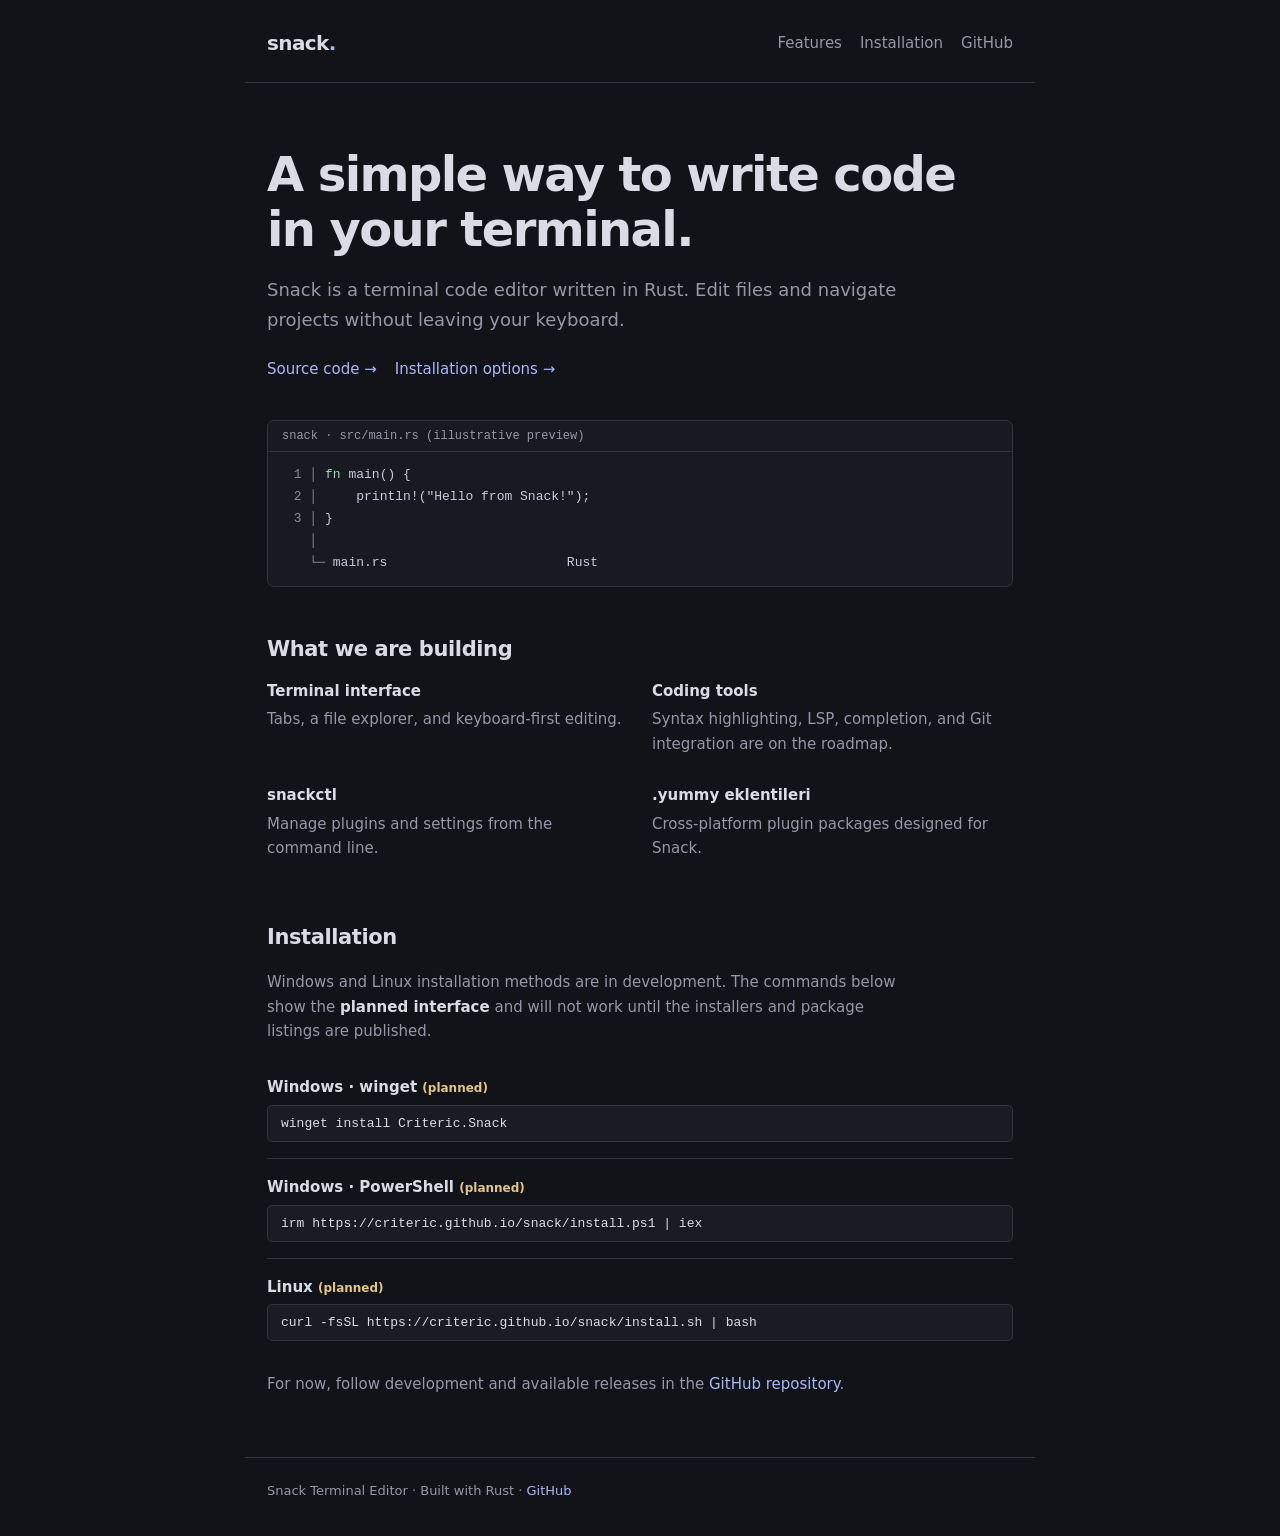
==== commit 66105dff: "Translate Snack website to English" ====
--- a/docs/index.html
+++ b/docs/index.html
@@ -1,25 +1,25 @@
 <!doctype html>
-<html lang="tr">
+<html lang="en">
 <head>
 <meta charset="utf-8"><meta name="viewport" content="width=device-width, initial-scale=1">
 <title>Snack — Terminal Editor</title>
-<meta name="description" content="Snack: Rust ile geliştirilen terminal kod editörü.">
+<meta name="description" content="Snack is a terminal code editor built with Rust.">
 <style>
 :root{color-scheme:dark;--bg:#111318;--fg:#d9dce5;--muted:#9399a9;--line:#303440;--link:#a9b8f7}*{box-sizing:border-box}body{margin:0;background:var(--bg);color:var(--fg);font:15px/1.65 system-ui,-apple-system,Segoe UI,sans-serif}main,header,footer{max-width:790px;margin:auto;padding:0 22px}header{padding-top:27px;padding-bottom:22px;border-bottom:1px solid var(--line);display:flex;justify-content:space-between;align-items:center}.logo{font-size:20px;font-weight:750;letter-spacing:-.6px}nav{display:flex;gap:18px}a{color:var(--link);text-decoration:none}a:hover{text-decoration:underline}nav a{color:var(--muted)}h1{font-size:clamp(32px,7vw,48px);letter-spacing:-1.6px;line-height:1.15;margin:64px 0 16px}h2{font-size:21px;letter-spacing:-.4px;margin:45px 0 12px}p{color:var(--muted);max-width:630px}strong{color:var(--fg)}.lead{font-size:18px}.links{display:flex;gap:18px;margin:22px 0 38px}.terminal{border:1px solid var(--line);border-radius:7px;overflow:hidden;background:#171a21}.bar{border-bottom:1px solid var(--line);padding:8px 14px;color:var(--muted);font:12px ui-monospace,monospace}.terminal pre{overflow:auto;padding:12px 18px;font:13px/1.7 ui-monospace,SFMono-Regular,Consolas,monospace;margin:0;color:#c6cce0}.dim{color:#858da1}.accent{color:#a4d4b5}.features{display:grid;grid-template-columns:1fr 1fr;gap:12px 24px}.features p{margin:4px 0 14px}.install{border-top:1px solid var(--line);padding:16px 0}.install:first-of-type{border-top:0}.install h3{font-size:15px;margin:0 0 5px}.cmd{padding:10px 13px;border:1px solid var(--line);background:#191c23;border-radius:5px;overflow:auto;font:13px ui-monospace,monospace;white-space:nowrap}.tag{font-size:12px;color:#e6c58b}footer{border-top:1px solid var(--line);margin-top:60px;padding-top:22px;padding-bottom:35px;color:var(--muted);font-size:13px}@media(max-width:560px){.features{grid-template-columns:1fr}nav{gap:10px}h1{margin-top:42px}}
 </style>
 </head>
 <body>
-<header><div class="logo">snack<span style="color:#a9b8f7">.</span></div><nav><a href="#features">Özellikler</a><a href="#install">Kurulum</a><a href="https://github.com/criteric/snack">GitHub</a></nav></header>
+<header><div class="logo">snack<span style="color:#a9b8f7">.</span></div><nav><a href="#features">Features</a><a href="#install">Installation</a><a href="https://github.com/criteric/snack">GitHub</a></nav></header>
 <main>
-<h1>Terminalde kod yazmanın<br>basit bir yolu.</h1>
-<p class="lead">Snack, Rust ile geliştirilen bir terminal kod editörü. Klavyeyi bırakmadan dosyalarınızı düzenleyin, projelerinizi yönetin.</p>
-<div class="links"><a href="https://github.com/criteric/snack">Kaynak kodu →</a><a href="#install">Kurulum seçenekleri →</a></div>
-<div class="terminal" aria-label="Temsili Snack terminal arayüzü"><div class="bar">snack · src/main.rs (temsili görünüm)</div><pre><span class="dim"> 1 │</span> <span class="accent">fn</span> main() {
+<h1>A simple way to write code<br>in your terminal.</h1>
+<p class="lead">Snack is a terminal code editor written in Rust. Edit files and navigate projects without leaving your keyboard.</p>
+<div class="links"><a href="https://github.com/criteric/snack">Source code →</a><a href="#install">Installation options →</a></div>
+<div class="terminal" aria-label="Illustrative Snack terminal interface"><div class="bar">snack · src/main.rs (illustrative preview)</div><pre><span class="dim"> 1 │</span> <span class="accent">fn</span> main() {
 <span class="dim"> 2 │</span>     println!("Hello from Snack!");
 <span class="dim"> 3 │</span> }
 <span class="dim">   │</span>
 <span class="dim">   └─</span> main.rs                       Rust</pre></div>
-<section id="features"><h2>Üzerinde çalıştıklarımız</h2><div class="features"><div><strong>Terminal arayüzü</strong><p>Sekmeler, dosya gezgini ve klavye odaklı düzenleme.</p></div><div><strong>Kod araçları</strong><p>Syntax highlighting, LSP, tamamlama ve Git entegrasyonu hedefleri.</p></div><div><strong>snackctl</strong><p>Komut satırından eklenti ve yapılandırma yönetimi.</p></div><div><strong>.yummy eklentileri</strong><p>Snack için tasarlanan çok platformlu eklenti paketleri.</p></div></div></section>
-<section id="install"><h2>Kurulum</h2><p>Windows ve Linux için kurulum kanalları hazırlanıyor. Aşağıdaki komutlar <strong>planlanan arayüzü</strong> gösterir; yayınlanmış yükleyici veya paket kaydı olmadan çalışmaz.</p><div class="install"><h3>Windows · winget <span class="tag">(planlanıyor)</span></h3><div class="cmd">winget install Criteric.Snack</div></div><div class="install"><h3>Windows · PowerShell <span class="tag">(planlanıyor)</span></h3><div class="cmd">irm https://criteric.github.io/snack/install.ps1 | iex</div></div><div class="install"><h3>Linux <span class="tag">(planlanıyor)</span></h3><div class="cmd">curl -fsSL https://criteric.github.io/snack/install.sh | bash</div></div><p>Şimdilik geliştirme durumunu ve mevcut sürümleri <a href="https://github.com/criteric/snack">GitHub deposundan</a> takip edin.</p></section>
-</main><footer>Snack Terminal Editor · Rust ile geliştiriliyor · <a href="https://github.com/criteric/snack">GitHub</a></footer>
+<section id="features"><h2>What we are building</h2><div class="features"><div><strong>Terminal interface</strong><p>Tabs, a file explorer, and keyboard-first editing.</p></div><div><strong>Coding tools</strong><p>Syntax highlighting, LSP, completion, and Git integration are on the roadmap.</p></div><div><strong>snackctl</strong><p>Manage plugins and settings from the command line.</p></div><div><strong>.yummy eklentileri</strong><p>Cross-platform plugin packages designed for Snack.</p></div></div></section>
+<section id="install"><h2>Installation</h2><p>Windows and Linux installation methods are in development. The commands below show the <strong>planned interface</strong> and will not work until the installers and package listings are published.</p><div class="install"><h3>Windows · winget <span class="tag">(planned)</span></h3><div class="cmd">winget install Criteric.Snack</div></div><div class="install"><h3>Windows · PowerShell <span class="tag">(planned)</span></h3><div class="cmd">irm https://criteric.github.io/snack/install.ps1 | iex</div></div><div class="install"><h3>Linux <span class="tag">(planned)</span></h3><div class="cmd">curl -fsSL https://criteric.github.io/snack/install.sh | bash</div></div><p>For now, follow development and available releases in the <a href="https://github.com/criteric/snack">GitHub repository</a>.</p></section>
+</main><footer>Snack Terminal Editor · Built with Rust · <a href="https://github.com/criteric/snack">GitHub</a></footer>
 </body></html>
